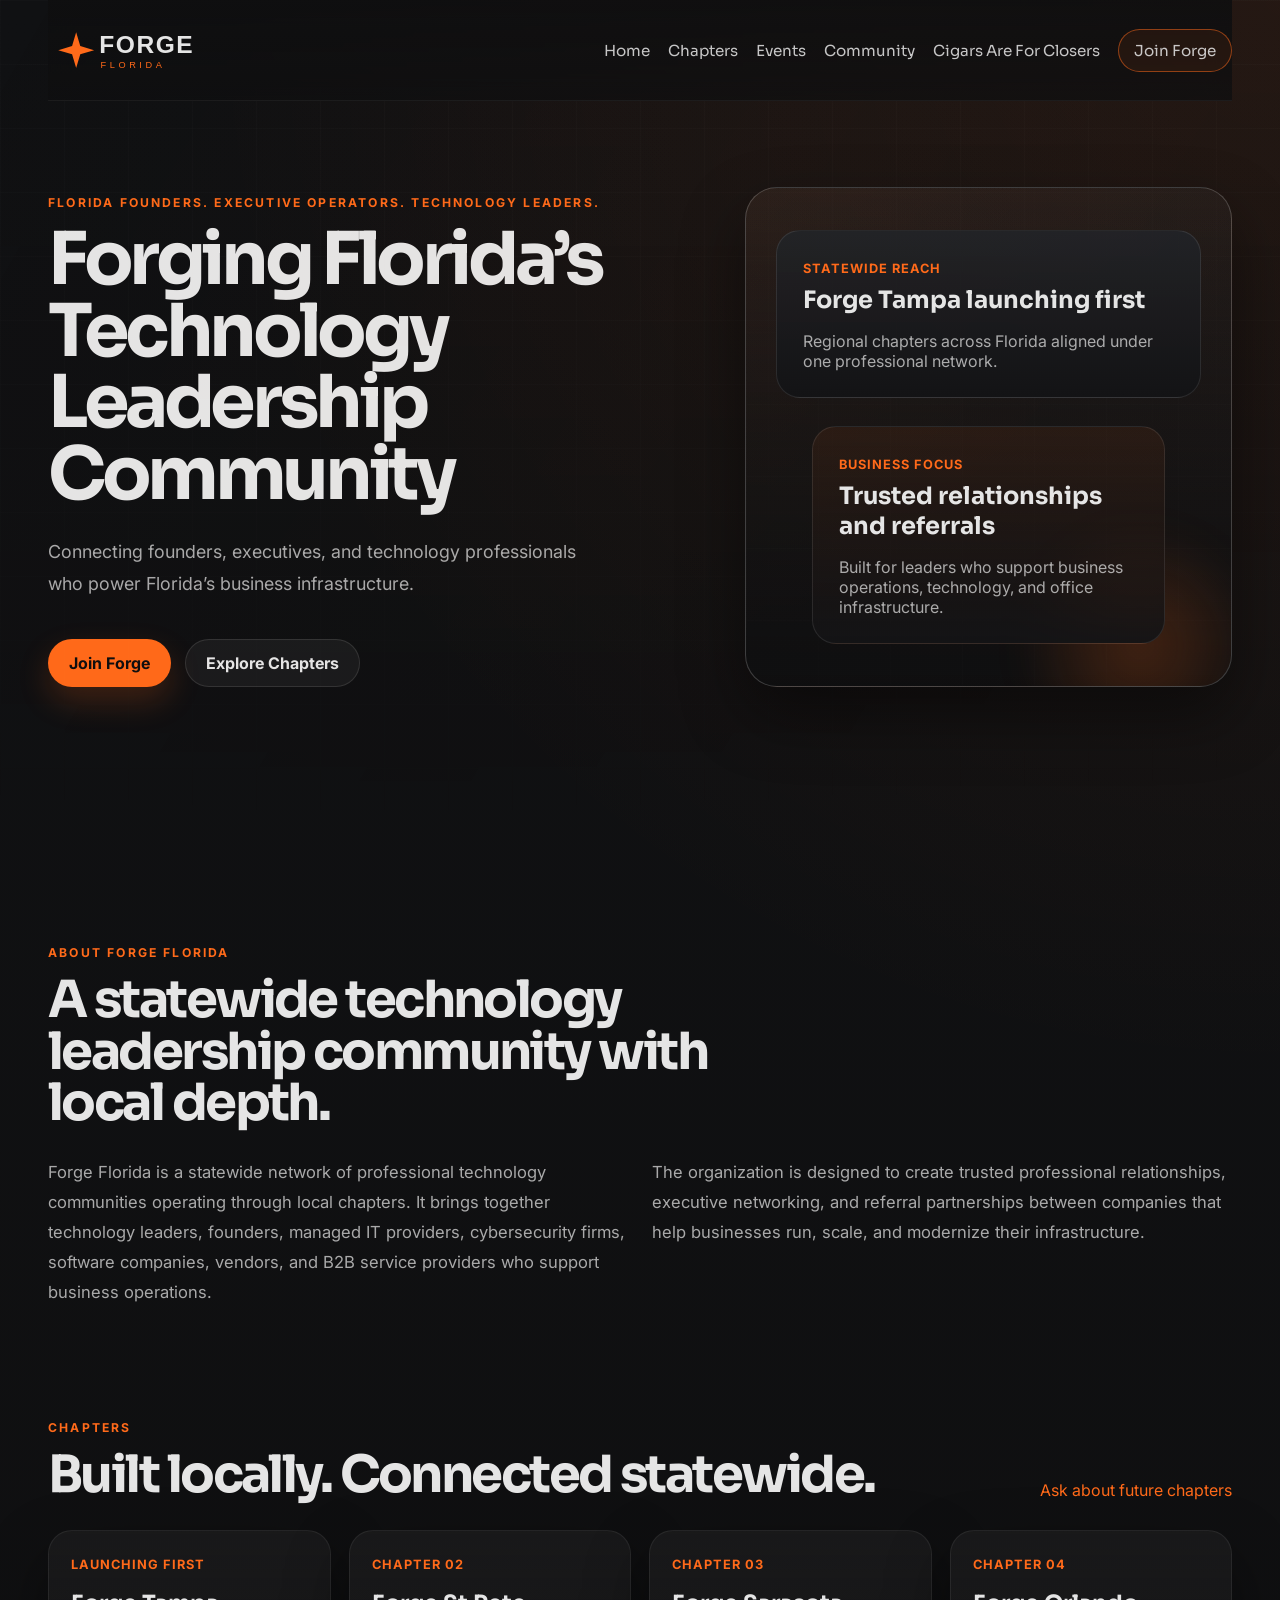
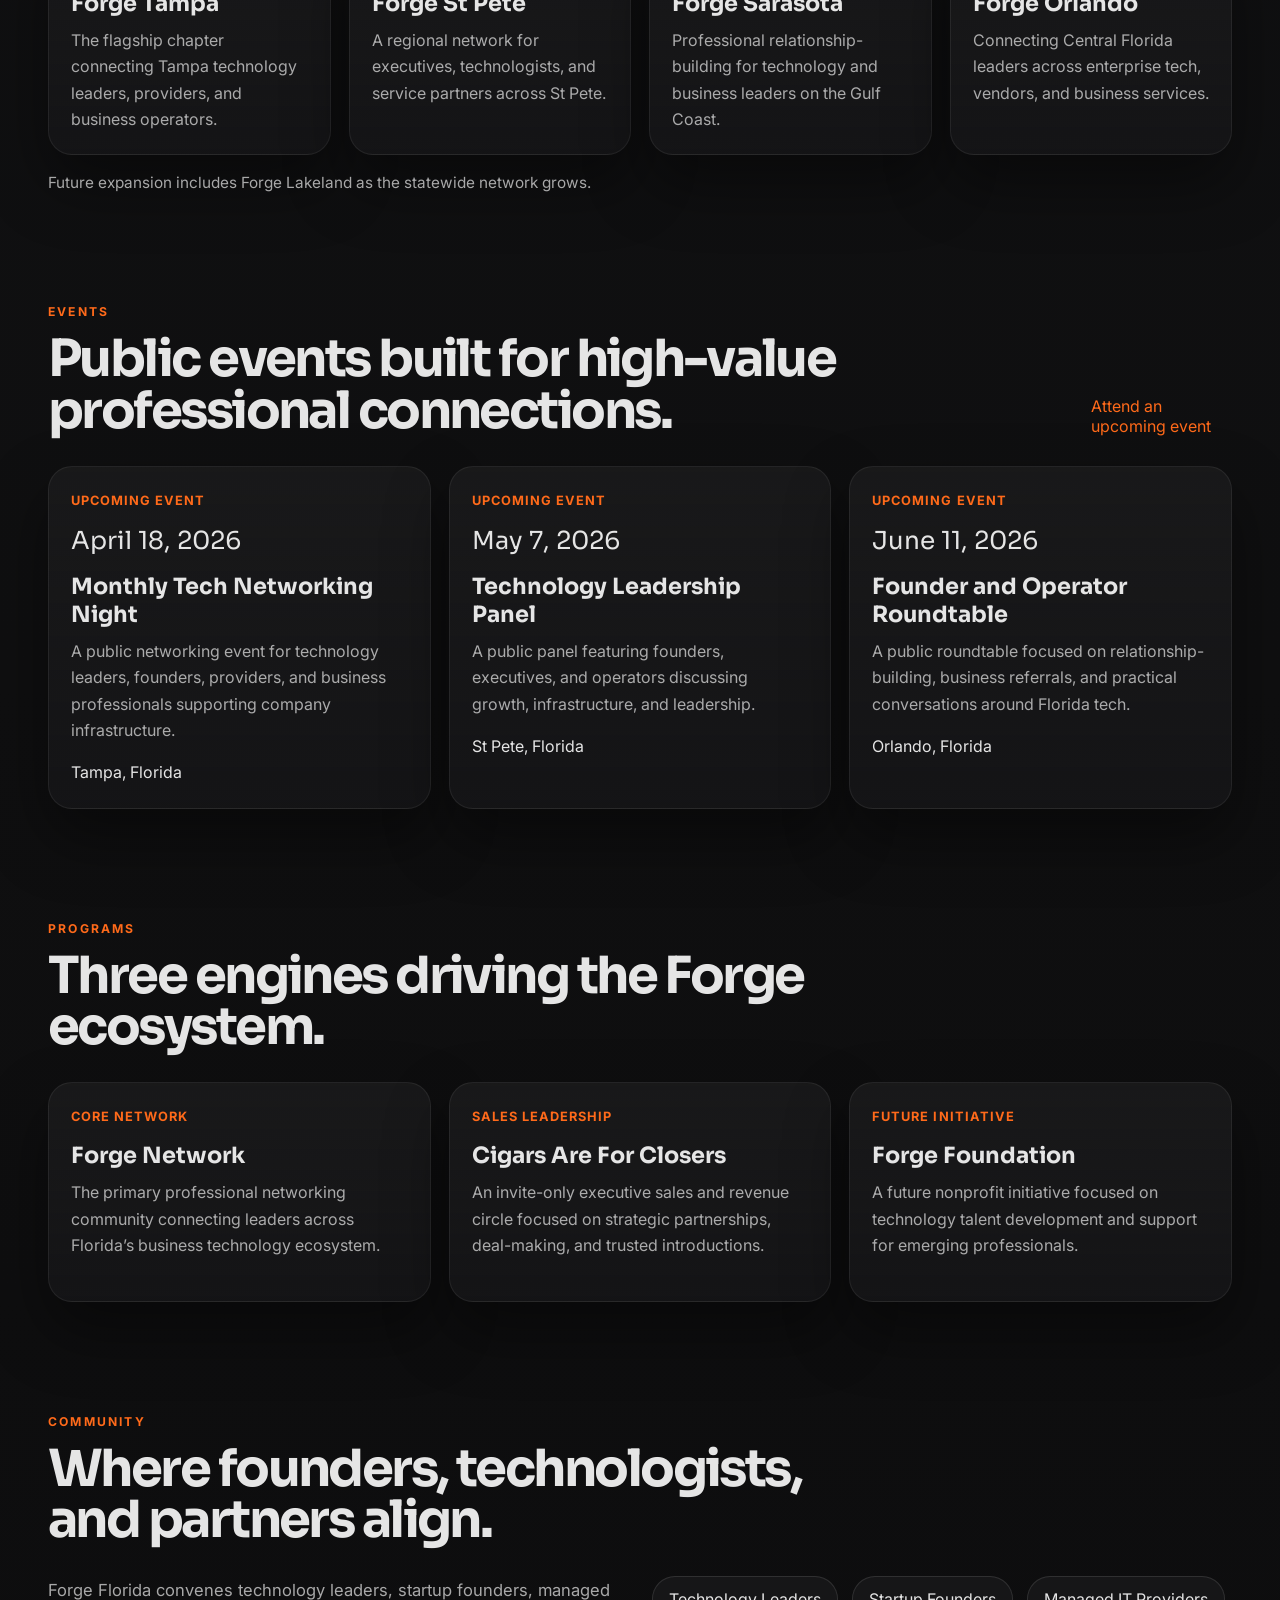
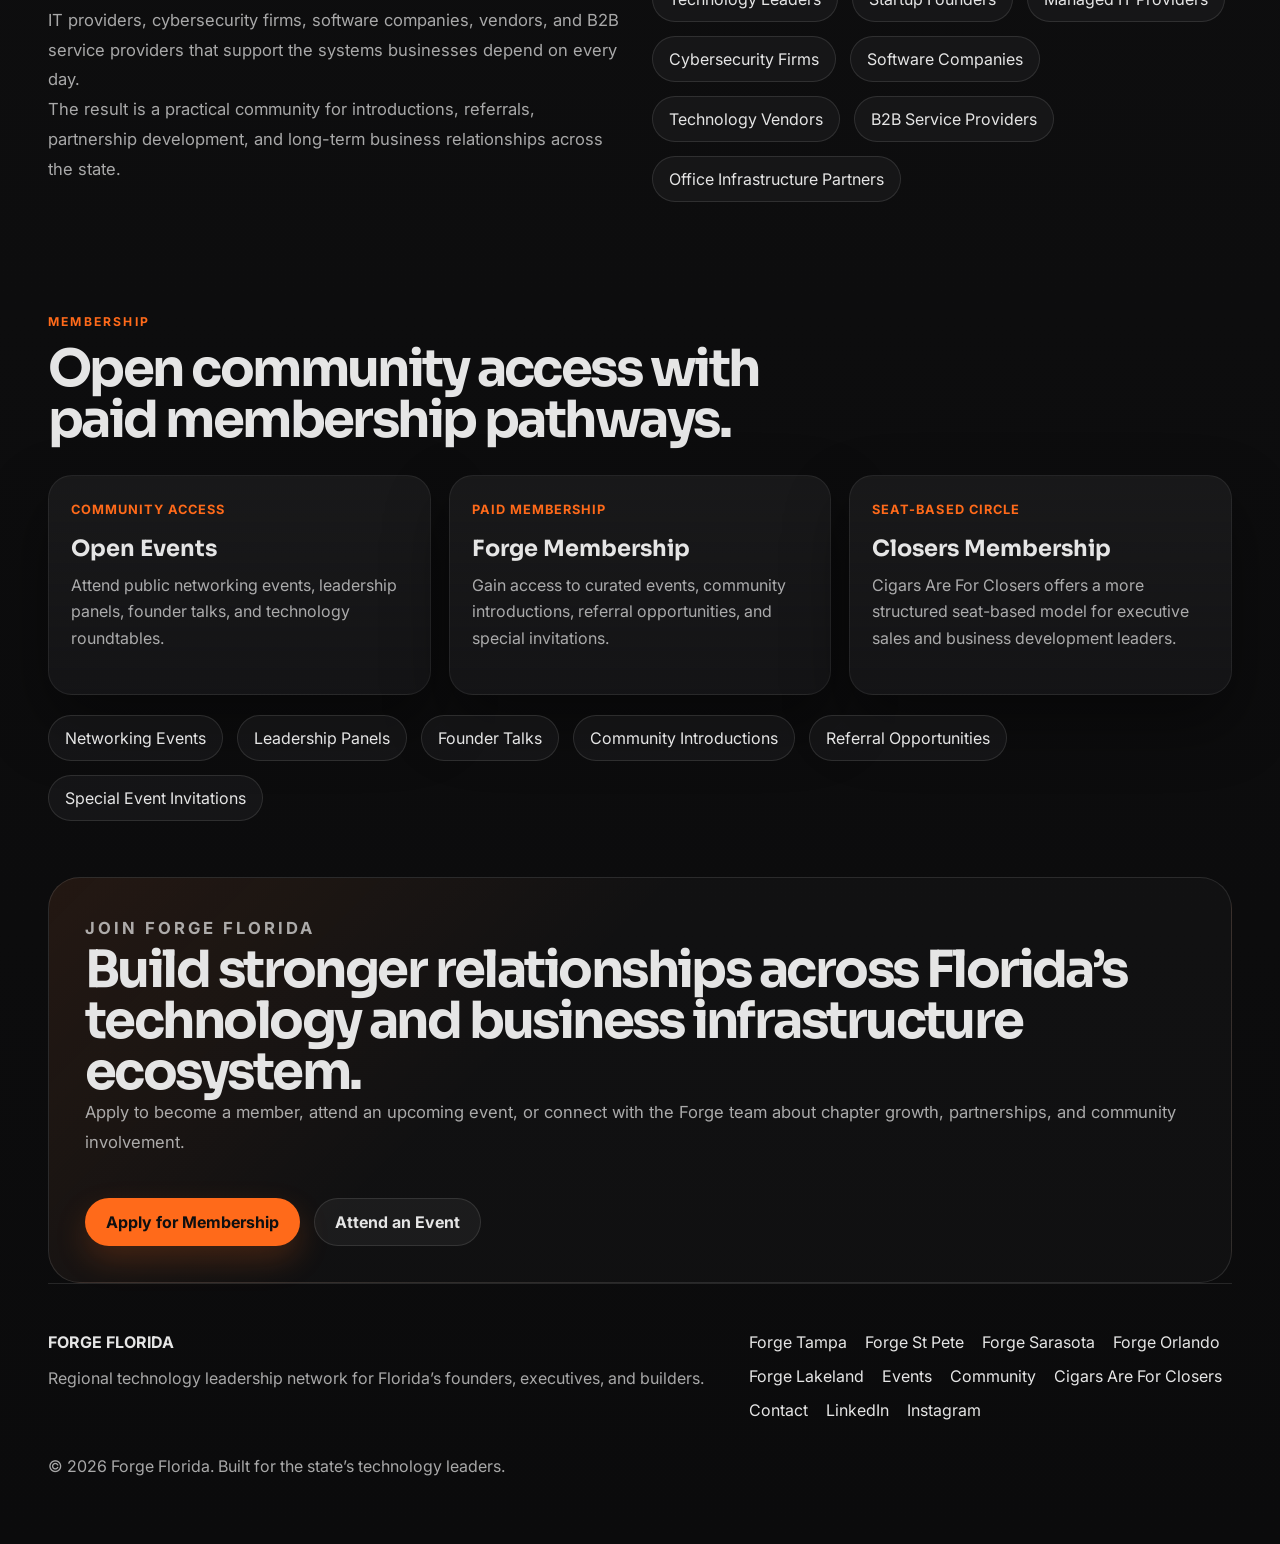
==== index.html @ 54d598d5 "Add files via upload" ====
<!DOCTYPE html>
<html lang="en">
  <head>
    <meta charset="UTF-8" />
    <meta name="viewport" content="width=device-width, initial-scale=1.0" />
    <title>Forge Florida | Technology Leadership Community</title>
    <meta
      name="description"
      content="Forge Florida connects founders, executives, and technology professionals across Florida through city chapters, events, and leadership programs."
    />
    <link rel="preconnect" href="https://fonts.googleapis.com" />
    <link rel="preconnect" href="https://fonts.gstatic.com" crossorigin />
    <link
      href="https://fonts.googleapis.com/css2?family=Inter:wght@400;500;600;700&family=Sora:wght@500;600;700;800&display=swap"
      rel="stylesheet"
    />
    <link rel="stylesheet" href="styles.css" />
  </head>
  <body>
    <div class="site-shell">
      <header class="topbar">
        <a class="brand" href="index.html">
          <svg class="brand-logo" viewBox="0 0 900 220" aria-label="Forge Florida">
            <g transform="translate(110,110)">
              <polygon
                points="0,-70 16,-16 70,0 16,16 0,70 -16,16 -70,0 -16,-16"
                fill="#FF6A1A"
              ></polygon>
            </g>
            <text
              x="200"
              y="120"
              font-family="Montserrat, Arial, sans-serif"
              font-size="96"
              font-weight="700"
              fill="#E5E5E5"
              letter-spacing="6"
            >
              FORGE
            </text>
            <text
              x="205"
              y="180"
              font-family="Montserrat, Arial, sans-serif"
              font-size="36"
              font-weight="500"
              fill="#FF6A1A"
              letter-spacing="14"
            >
              FLORIDA
            </text>
          </svg>
        </a>
        <nav class="nav">
          <a href="index.html">Home</a>
          <a href="#chapters">Chapters</a>
          <a href="#events">Events</a>
          <a href="#community">Community</a>
          <a href="#closers">Cigars Are For Closers</a>
          <a class="nav-cta" href="#join">Join Forge</a>
        </nav>
      </header>

      <main>
        <section class="hero">
          <div class="hero-copy">
            <p class="eyebrow">Florida founders. Executive operators. Technology leaders.</p>
            <h1>Forging Florida’s Technology Leadership Community</h1>
            <p class="hero-text">
              Connecting founders, executives, and technology professionals who power Florida’s
              business infrastructure.
            </p>
            <div class="hero-actions">
              <a class="button button-primary" href="#join">Join Forge</a>
              <a class="button button-secondary" href="#chapters">Explore Chapters</a>
            </div>
          </div>
          <div class="hero-panel">
            <div class="hero-panel-grid"></div>
            <div class="signal-card">
              <span>Statewide Reach</span>
              <strong>Forge Tampa launching first</strong>
              <p>Regional chapters across Florida aligned under one professional network.</p>
            </div>
            <div class="signal-card accent">
              <span>Business Focus</span>
              <strong>Trusted relationships and referrals</strong>
              <p>Built for leaders who support business operations, technology, and office infrastructure.</p>
            </div>
          </div>
        </section>

        <section class="section intro" id="about">
          <div class="section-heading">
            <p class="eyebrow">About Forge Florida</p>
            <h2>A statewide technology leadership community with local depth.</h2>
          </div>
          <div class="two-column">
            <p>
              Forge Florida is a statewide network of professional technology communities operating
              through local chapters. It brings together technology leaders, founders, managed IT
              providers, cybersecurity firms, software companies, vendors, and B2B service
              providers who support business operations.
            </p>
            <p>
              The organization is designed to create trusted professional relationships, executive
              networking, and referral partnerships between companies that help businesses run,
              scale, and modernize their infrastructure.
            </p>
          </div>
        </section>

        <section class="section" id="chapters">
          <div class="section-heading inline">
            <div>
              <p class="eyebrow">Chapters</p>
              <h2>Built locally. Connected statewide.</h2>
            </div>
            <a class="text-link" href="#join">Ask about future chapters</a>
          </div>
          <div class="card-grid chapter-grid">
            <a class="card chapter-card" href="chapters/tampa.html">
              <span class="card-kicker">Launching First</span>
              <h3>Forge Tampa</h3>
              <p>The flagship chapter connecting Tampa technology leaders, providers, and business operators.</p>
            </a>
            <a class="card chapter-card" href="chapters/st-pete.html">
              <span class="card-kicker">Chapter 02</span>
              <h3>Forge St Pete</h3>
              <p>A regional network for executives, technologists, and service partners across St Pete.</p>
            </a>
            <a class="card chapter-card" href="chapters/sarasota.html">
              <span class="card-kicker">Chapter 03</span>
              <h3>Forge Sarasota</h3>
              <p>Professional relationship-building for technology and business leaders on the Gulf Coast.</p>
            </a>
            <a class="card chapter-card" href="chapters/orlando.html">
              <span class="card-kicker">Chapter 04</span>
              <h3>Forge Orlando</h3>
              <p>Connecting Central Florida leaders across enterprise tech, vendors, and business services.</p>
            </a>
          </div>
          <p class="section-note">Future expansion includes Forge Lakeland as the statewide network grows.</p>
        </section>

        <section class="section" id="events">
          <div class="section-heading inline">
            <div>
              <p class="eyebrow">Events</p>
              <h2>Public events built for high-value professional connections.</h2>
            </div>
            <a class="text-link" href="#join">Attend an upcoming event</a>
          </div>
          <div class="card-grid events-grid" id="events-grid"></div>
        </section>

        <section class="section" id="programs">
          <div class="section-heading">
            <p class="eyebrow">Programs</p>
            <h2>Three engines driving the Forge ecosystem.</h2>
          </div>
          <div class="card-grid program-grid">
            <article class="card program-card">
              <span class="card-kicker">Core Network</span>
              <h3>Forge Network</h3>
              <p>The primary professional networking community connecting leaders across Florida’s business technology ecosystem.</p>
            </article>
            <article class="card program-card" id="closers">
              <span class="card-kicker">Sales Leadership</span>
              <h3>Cigars Are For Closers</h3>
              <p>An invite-only executive sales and revenue circle focused on strategic partnerships, deal-making, and trusted introductions.</p>
            </article>
            <article class="card program-card" id="foundation">
              <span class="card-kicker">Future Initiative</span>
              <h3>Forge Foundation</h3>
              <p>A future nonprofit initiative focused on technology talent development and support for emerging professionals.</p>
            </article>
          </div>
        </section>

        <section class="section community-section" id="community">
          <div class="section-heading">
            <p class="eyebrow">Community</p>
            <h2>Where founders, technologists, and partners align.</h2>
          </div>
          <div class="community-layout">
            <div class="community-copy">
              <p>
                Forge Florida convenes technology leaders, startup founders, managed IT providers,
                cybersecurity firms, software companies, vendors, and B2B service providers that
                support the systems businesses depend on every day.
              </p>
              <p>
                The result is a practical community for introductions, referrals, partnership
                development, and long-term business relationships across the state.
              </p>
            </div>
            <div class="member-wall">
              <span>Technology Leaders</span>
              <span>Startup Founders</span>
              <span>Managed IT Providers</span>
              <span>Cybersecurity Firms</span>
              <span>Software Companies</span>
              <span>Technology Vendors</span>
              <span>B2B Service Providers</span>
              <span>Office Infrastructure Partners</span>
            </div>
          </div>
        </section>

        <section class="section" id="membership">
          <div class="section-heading">
            <p class="eyebrow">Membership</p>
            <h2>Open community access with paid membership pathways.</h2>
          </div>
          <div class="card-grid program-grid">
            <article class="card program-card">
              <span class="card-kicker">Community Access</span>
              <h3>Open Events</h3>
              <p>Attend public networking events, leadership panels, founder talks, and technology roundtables.</p>
            </article>
            <article class="card program-card">
              <span class="card-kicker">Paid Membership</span>
              <h3>Forge Membership</h3>
              <p>Gain access to curated events, community introductions, referral opportunities, and special invitations.</p>
            </article>
            <article class="card program-card">
              <span class="card-kicker">Seat-Based Circle</span>
              <h3>Closers Membership</h3>
              <p>Cigars Are For Closers offers a more structured seat-based model for executive sales and business development leaders.</p>
            </article>
          </div>
          <div class="member-wall benefits-wall">
            <span>Networking Events</span>
            <span>Leadership Panels</span>
            <span>Founder Talks</span>
            <span>Community Introductions</span>
            <span>Referral Opportunities</span>
            <span>Special Event Invitations</span>
          </div>
        </section>

        <section class="section cta-section" id="join">
          <p class="eyebrow">Join Forge Florida</p>
          <h2>Build stronger relationships across Florida’s technology and business infrastructure ecosystem.</h2>
          <p>
            Apply to become a member, attend an upcoming event, or connect with the Forge team
            about chapter growth, partnerships, and community involvement.
          </p>
          <div class="hero-actions">
            <a class="button button-primary" href="mailto:hello@forgeflorida.com">Apply for Membership</a>
            <a class="button button-secondary" href="mailto:events@forgeflorida.com">Attend an Event</a>
          </div>
        </section>
      </main>

      <footer class="footer">
        <div>
          <strong>FORGE FLORIDA</strong>
          <p>Regional technology leadership network for Florida’s founders, executives, and builders.</p>
        </div>
        <div class="footer-links">
          <a href="chapters/tampa.html">Forge Tampa</a>
          <a href="chapters/st-pete.html">Forge St Pete</a>
          <a href="chapters/sarasota.html">Forge Sarasota</a>
          <a href="chapters/orlando.html">Forge Orlando</a>
          <a href="#chapters">Forge Lakeland</a>
          <a href="#events">Events</a>
          <a href="#community">Community</a>
          <a href="#closers">Cigars Are For Closers</a>
          <a href="mailto:hello@forgeflorida.com">Contact</a>
          <a href="https://www.linkedin.com" target="_blank" rel="noreferrer">LinkedIn</a>
          <a href="https://www.instagram.com" target="_blank" rel="noreferrer">Instagram</a>
        </div>
        <p class="footer-meta">© <span id="year"></span> Forge Florida. Built for the state’s technology leaders.</p>
      </footer>
    </div>

    <script src="script.js"></script>
  </body>
</html>
---- styles.css ----
:root {
  --bg: #0f0f10;
  --bg-elevated: rgba(22, 22, 24, 0.94);
  --panel: #1b1c1f;
  --panel-strong: #232428;
  --surface: #3a3a3c;
  --border: rgba(229, 229, 229, 0.12);
  --border-strong: rgba(229, 229, 229, 0.22);
  --text: #e5e5e5;
  --muted: rgba(229, 229, 229, 0.72);
  --accent: #ff6a1a;
  --accent-soft: rgba(255, 106, 26, 0.12);
  --accent-warm: #ff8c42;
  --info: #2f80ed;
  --shadow: 0 28px 64px rgba(0, 0, 0, 0.42);
  --max-width: 1320px;
}

* {
  box-sizing: border-box;
}

html {
  scroll-behavior: smooth;
}

body {
  margin: 0;
  color: var(--text);
  background:
    radial-gradient(circle at top right, rgba(255, 106, 26, 0.08), transparent 22%),
    linear-gradient(180deg, #101113 0%, #0f0f10 48%, #0b0b0c 100%);
  font-family: "Inter", sans-serif;
  min-height: 100vh;
}

body::before {
  content: "";
  position: fixed;
  inset: 0;
  pointer-events: none;
  background-image:
    linear-gradient(rgba(229, 229, 229, 0.022) 1px, transparent 1px),
    linear-gradient(90deg, rgba(229, 229, 229, 0.022) 1px, transparent 1px),
    linear-gradient(120deg, transparent 0%, rgba(255, 106, 26, 0.03) 48%, transparent 100%);
  background-size: 64px 64px, 64px 64px, 100% 100%;
  mask-image: linear-gradient(to bottom, rgba(0, 0, 0, 0.7), transparent 95%);
}

a {
  color: inherit;
  text-decoration: none;
}

.site-shell {
  width: min(calc(100% - 96px), var(--max-width));
  margin: 0 auto;
  padding-bottom: 48px;
}

.topbar {
  position: sticky;
  top: 0;
  z-index: 20;
  display: flex;
  align-items: center;
  justify-content: space-between;
  gap: 24px;
  padding: 22px 0;
  background: linear-gradient(180deg, rgba(15, 15, 16, 0.92), rgba(15, 15, 16, 0.76));
  backdrop-filter: blur(14px);
  border-bottom: 1px solid rgba(229, 229, 229, 0.06);
}

.brand {
  display: inline-flex;
  align-items: center;
  width: clamp(180px, 18vw, 260px);
}

.brand-text strong,
.nav a,
h1,
h2,
h3 {
  font-family: "Sora", sans-serif;
}

.brand-logo {
  display: block;
  width: 100%;
  height: auto;
}

.hero-text,
.card p,
.footer p,
.two-column p,
.community-copy p,
.cta-section p {
  color: var(--muted);
}

.nav {
  display: flex;
  align-items: center;
  justify-content: flex-end;
  flex-wrap: wrap;
  gap: 18px;
  font-size: 0.95rem;
}

.nav a {
  color: rgba(229, 229, 229, 0.86);
}

.nav-cta {
  padding: 11px 15px;
  border: 1px solid rgba(255, 106, 26, 0.5);
  border-radius: 999px;
  background: rgba(255, 106, 26, 0.08);
}

.hero {
  display: grid;
  grid-template-columns: minmax(0, 1.12fr) minmax(400px, 0.88fr);
  gap: clamp(52px, 6vw, 92px);
  padding: 76px 0 54px;
  min-height: calc(100vh - 112px);
  align-items: start;
}

.hero-copy {
  max-width: 840px;
  padding-right: 8px;
  padding-top: 18px;
}

.eyebrow {
  margin: 0 0 14px;
  color: var(--accent);
  text-transform: uppercase;
  letter-spacing: 0.18em;
  font-size: 0.76rem;
  font-weight: 700;
}

h1 {
  font-size: clamp(3rem, 5.7vw, 5.1rem);
  line-height: 0.98;
  letter-spacing: -0.06em;
  margin: 0;
  max-width: 12.5ch;
}

.hero-text {
  font-size: 1.12rem;
  line-height: 1.75;
  max-width: 48ch;
  margin: 26px 0 0;
}

.hero-actions {
  display: flex;
  flex-wrap: wrap;
  gap: 14px;
  margin-top: 40px;
}

.button {
  display: inline-flex;
  align-items: center;
  justify-content: center;
  min-height: 48px;
  padding: 0 20px;
  border: 1px solid transparent;
  border-radius: 999px;
  font-weight: 700;
  transition: transform 180ms ease, border-color 180ms ease, background 180ms ease;
}

.button:hover,
.card:hover,
.chapter-card:hover {
  transform: translateY(-3px);
}

.button-primary {
  color: #0f0f10;
  background: var(--accent);
  box-shadow: 0 14px 32px rgba(255, 106, 26, 0.2);
}

.button-secondary {
  border-color: var(--border);
  background: rgba(58, 58, 60, 0.28);
}

.hero-panel {
  position: relative;
  display: flex;
  flex-direction: column;
  justify-content: center;
  gap: 28px;
  min-height: 500px;
  margin-top: 10px;
  border: 1px solid var(--border-strong);
  border-radius: 32px;
  overflow: hidden;
  background:
    linear-gradient(180deg, rgba(58, 58, 60, 0.18), rgba(15, 15, 16, 0.96)),
    linear-gradient(135deg, rgba(255, 106, 26, 0.06), transparent 58%);
  box-shadow: var(--shadow);
}

.hero-panel-grid {
  position: absolute;
  inset: 0;
  background-image:
    linear-gradient(rgba(229, 229, 229, 0.04) 1px, transparent 1px),
    linear-gradient(90deg, rgba(229, 229, 229, 0.04) 1px, transparent 1px);
  background-size: 72px 72px;
  opacity: 0.24;
}

.hero-panel::after {
  content: "";
  position: absolute;
  inset: auto -10% -20% auto;
  width: 280px;
  height: 280px;
  border-radius: 50%;
  background: radial-gradient(circle, rgba(255, 106, 26, 0.22), transparent 62%);
  filter: blur(18px);
}

.signal-card {
  position: relative;
  left: 30px;
  right: 30px;
  width: calc(100% - 60px);
  padding: 26px;
  border: 1px solid rgba(229, 229, 229, 0.1);
  border-radius: 24px;
  background:
    linear-gradient(180deg, rgba(35, 36, 40, 0.92), rgba(20, 20, 22, 0.96));
  z-index: 1;
}

.signal-card span,
.card-kicker,
.event-meta {
  display: inline-block;
  color: var(--accent);
  font-size: 0.8rem;
  font-weight: 700;
  letter-spacing: 0.08em;
  text-transform: uppercase;
}

.signal-card strong {
  display: block;
  margin-top: 8px;
  font-size: 1.5rem;
  font-family: "Sora", sans-serif;
}

.signal-card p {
  margin-bottom: 0;
  color: var(--muted);
}

.signal-card.accent {
  width: calc(100% - 132px);
  margin-left: 36px;
  background:
    linear-gradient(180deg, rgba(255, 106, 26, 0.08), rgba(20, 20, 22, 0.96));
}

.section {
  padding: 56px 0;
}

.section-heading {
  max-width: 760px;
  margin-bottom: 30px;
}

.section-heading.inline {
  max-width: none;
  display: flex;
  justify-content: space-between;
  align-items: end;
  gap: 16px;
}

h2 {
  margin: 0;
  font-size: clamp(2rem, 4vw, 3.2rem);
  line-height: 1;
  letter-spacing: -0.05em;
}

.two-column,
.community-layout {
  display: grid;
  grid-template-columns: repeat(2, minmax(0, 1fr));
  gap: 24px;
}

.two-column p,
.community-copy p,
.cta-section p {
  font-size: 1.04rem;
  line-height: 1.8;
  margin: 0;
}

.card-grid {
  display: grid;
  grid-template-columns: repeat(4, minmax(0, 1fr));
  gap: 18px;
}

.card {
  min-height: 220px;
  padding: 22px;
  border: 1px solid rgba(229, 229, 229, 0.08);
  border-radius: 24px;
  background:
    linear-gradient(180deg, rgba(58, 58, 60, 0.24), rgba(20, 20, 22, 0.98)),
    rgba(15, 15, 16, 0.98);
  box-shadow: var(--shadow);
  transition: transform 180ms ease, border-color 180ms ease;
}

.card:hover {
  border-color: rgba(255, 106, 26, 0.34);
}

.card h3 {
  margin: 16px 0 10px;
  font-size: 1.4rem;
}

.card p {
  line-height: 1.65;
  margin: 0;
}

.text-link {
  color: var(--accent);
}

.section-note {
  margin: 18px 0 0;
  color: var(--muted);
  font-size: 0.96rem;
}

.events-grid {
  grid-template-columns: repeat(3, minmax(0, 1fr));
}

.event-card {
  min-height: 260px;
}

.event-card time {
  display: block;
  margin: 16px 0 8px;
  font-size: 1.55rem;
  font-family: "Sora", sans-serif;
}

.event-card .event-location {
  margin-top: 16px;
  color: var(--text);
}

.program-grid {
  grid-template-columns: repeat(3, minmax(0, 1fr));
}

.member-wall {
  display: flex;
  flex-wrap: wrap;
  align-content: start;
  gap: 14px;
}

.member-wall span {
  padding: 12px 16px;
  border: 1px solid var(--border);
  border-radius: 999px;
  background: rgba(58, 58, 60, 0.22);
}

.benefits-wall {
  margin-top: 20px;
}

.cta-section {
  border: 1px solid var(--border);
  border-radius: 32px;
  padding: 36px;
  background:
    linear-gradient(135deg, rgba(255, 106, 26, 0.08), transparent 40%),
    rgba(58, 58, 60, 0.12);
}

.footer {
  display: grid;
  grid-template-columns: 1.4fr 1fr;
  gap: 24px;
  align-items: start;
  padding: 48px 0 20px;
  border-top: 1px solid var(--border);
}

.footer-links {
  display: flex;
  flex-wrap: wrap;
  gap: 14px 18px;
}

.footer-meta {
  grid-column: 1 / -1;
  margin: 12px 0 0;
}

.chapter-hero {
  min-height: auto;
  padding-top: 72px;
}

.chapter-summary {
  max-width: 680px;
}

.chapter-stats {
  display: grid;
  grid-template-columns: repeat(3, minmax(0, 1fr));
  gap: 18px;
}

.chapter-stat {
  padding: 20px;
  border: 1px solid var(--border);
  border-radius: 24px;
  background: rgba(58, 58, 60, 0.18);
}

.chapter-stat strong {
  display: block;
  margin-top: 10px;
  font-family: "Sora", sans-serif;
  font-size: 1.4rem;
}

@media (max-width: 1080px) {
  .hero,
  .two-column,
  .community-layout,
  .footer,
  .card-grid,
  .events-grid,
  .program-grid {
    grid-template-columns: 1fr 1fr;
  }

  .hero {
    gap: 36px;
    min-height: auto;
    align-items: start;
  }
}

@media (max-width: 760px) {
  .site-shell {
    width: min(calc(100% - 32px), var(--max-width));
  }

  .topbar,
  .section-heading.inline {
    align-items: start;
    flex-direction: column;
  }

  .nav {
    justify-content: flex-start;
  }

  .hero,
  .two-column,
  .community-layout,
  .footer,
  .card-grid,
  .events-grid,
  .program-grid,
  .chapter-stats {
    grid-template-columns: 1fr;
  }

  h1 {
    max-width: none;
    font-size: clamp(2.8rem, 15vw, 4.5rem);
  }

  .hero-copy {
    padding-right: 0;
    padding-top: 0;
  }

  .brand {
    width: min(200px, 52vw);
  }

  .hero-panel {
    min-height: 420px;
  }

  .signal-card.accent {
    width: calc(100% - 60px);
    margin-left: 0;
  }

  .cta-section {
    padding: 28px;
  }
}
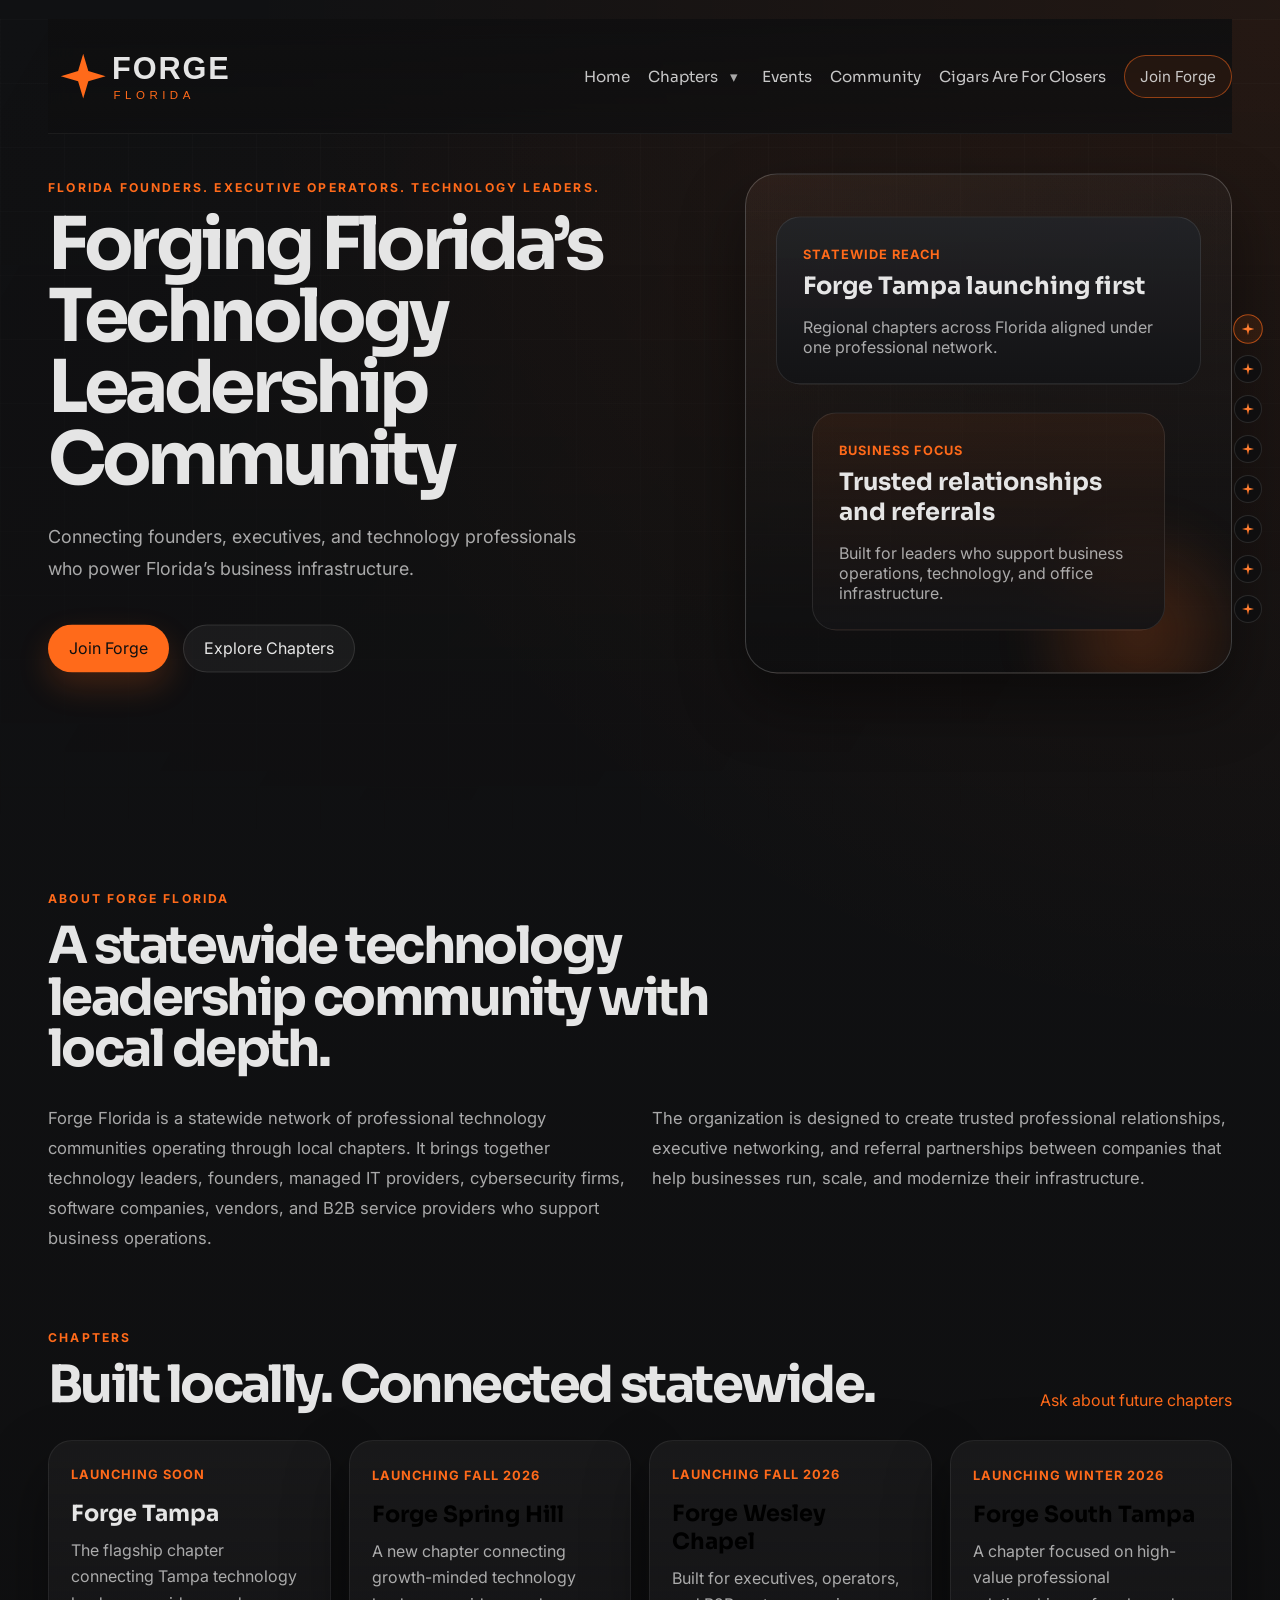
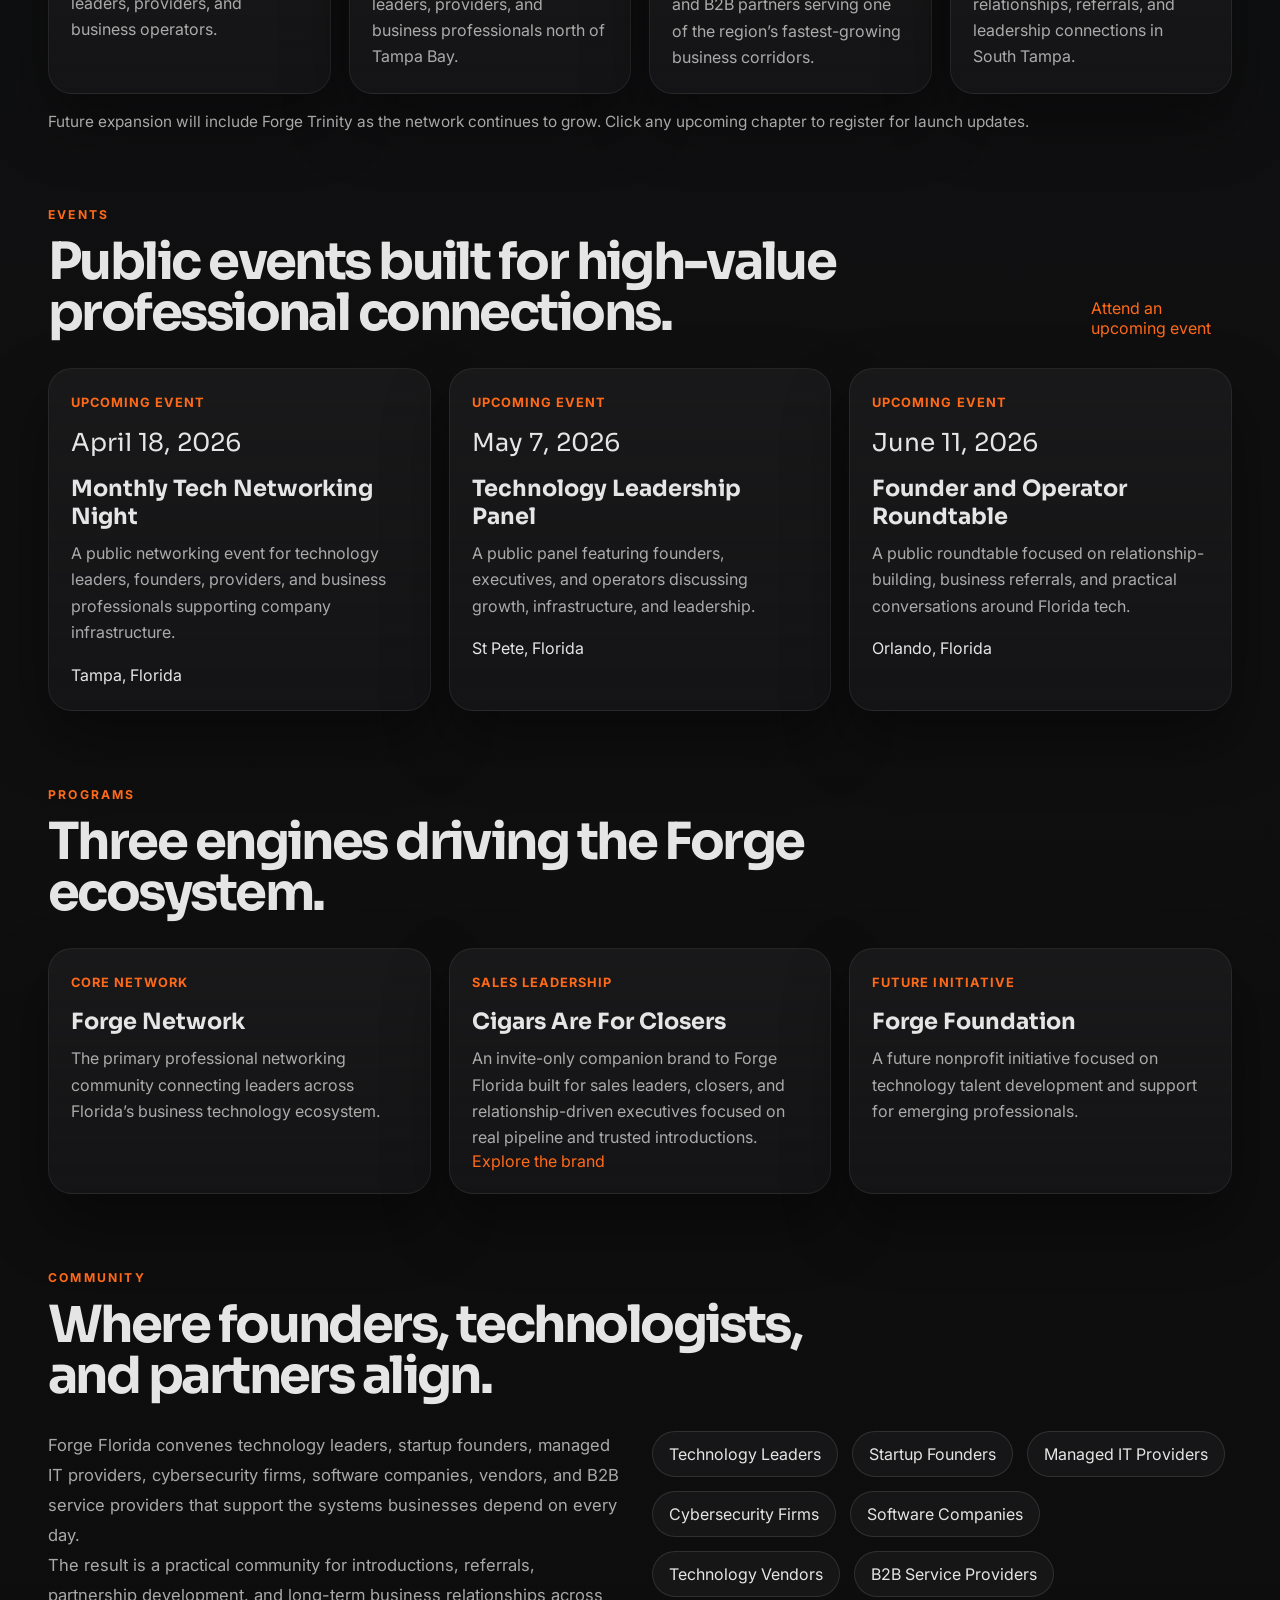
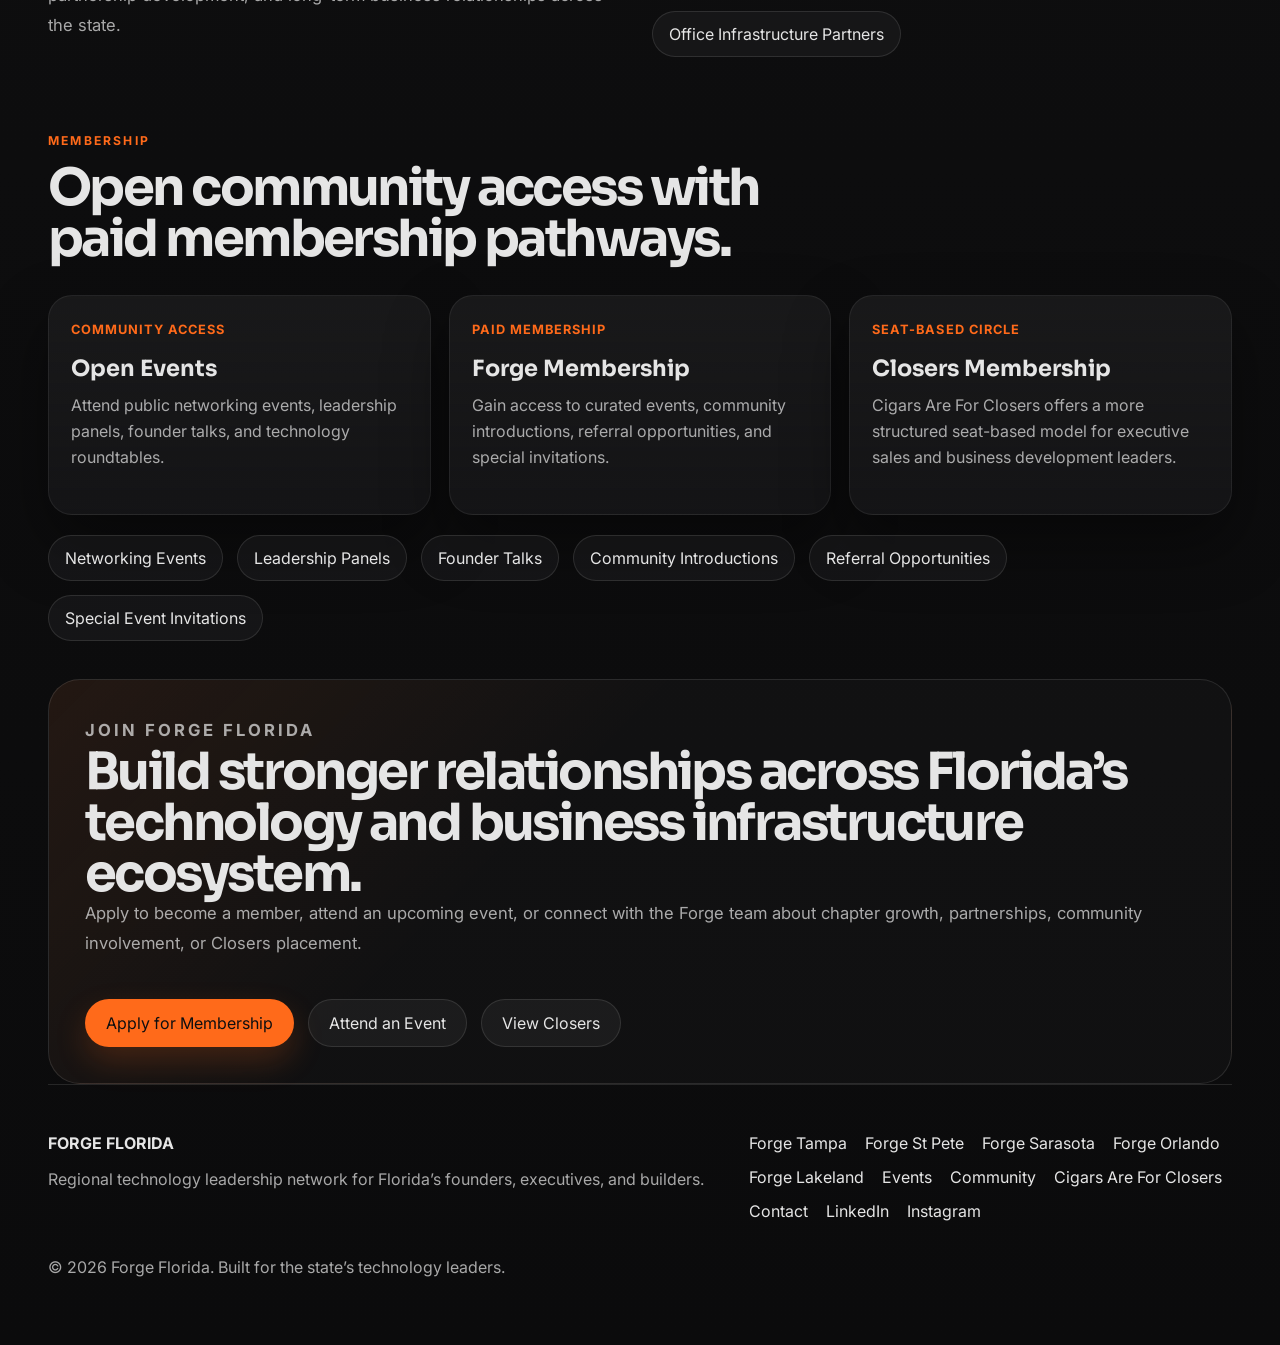
==== commit 70710da8: "Add files via upload" ====
--- a/index.html
+++ b/index.html
@@ -17,6 +17,32 @@
     <link rel="stylesheet" href="styles.css" />
   </head>
   <body>
+    <aside class="section-rail" aria-label="Section navigation">
+      <button class="rail-dot active" type="button" data-target="hero" aria-label="Go to Home">
+        <span class="rail-mark" aria-hidden="true"></span>
+      </button>
+      <button class="rail-dot" type="button" data-target="about" aria-label="Go to About">
+        <span class="rail-mark" aria-hidden="true"></span>
+      </button>
+      <button class="rail-dot" type="button" data-target="chapters" aria-label="Go to Chapters">
+        <span class="rail-mark" aria-hidden="true"></span>
+      </button>
+      <button class="rail-dot" type="button" data-target="events" aria-label="Go to Events">
+        <span class="rail-mark" aria-hidden="true"></span>
+      </button>
+      <button class="rail-dot" type="button" data-target="programs" aria-label="Go to Programs">
+        <span class="rail-mark" aria-hidden="true"></span>
+      </button>
+      <button class="rail-dot" type="button" data-target="community" aria-label="Go to Community">
+        <span class="rail-mark" aria-hidden="true"></span>
+      </button>
+      <button class="rail-dot" type="button" data-target="membership" aria-label="Go to Membership">
+        <span class="rail-mark" aria-hidden="true"></span>
+      </button>
+      <button class="rail-dot" type="button" data-target="join" aria-label="Go to Join Forge">
+        <span class="rail-mark" aria-hidden="true"></span>
+      </button>
+    </aside>
     <div class="site-shell">
       <header class="topbar">
         <a class="brand" href="index.html">
@@ -53,16 +79,43 @@
         </a>
         <nav class="nav">
           <a href="index.html">Home</a>
-          <a href="#chapters">Chapters</a>
+          <div class="nav-group">
+            <a href="#chapters">Chapters</a>
+            <button
+              class="nav-menu-toggle"
+              type="button"
+              aria-label="Open chapters menu"
+              aria-expanded="false"
+              aria-controls="chapters-menu"
+            >
+              ▾
+            </button>
+            <div class="nav-menu" id="chapters-menu" role="menu">
+              <a href="#chapters">Chapter Overview</a>
+              <a href="chapters/tampa.html">Forge Tampa</a>
+              <button type="button" data-open-modal="join-modal" data-chapter="Forge Spring Hill">
+                Forge Spring Hill
+              </button>
+              <button type="button" data-open-modal="join-modal" data-chapter="Forge Wesley Chapel">
+                Forge Wesley Chapel
+              </button>
+              <button type="button" data-open-modal="join-modal" data-chapter="Forge South Tampa">
+                Forge South Tampa
+              </button>
+              <button type="button" data-open-modal="join-modal" data-chapter="Forge Trinity">
+                Forge Trinity
+              </button>
+            </div>
+          </div>
           <a href="#events">Events</a>
           <a href="#community">Community</a>
-          <a href="#closers">Cigars Are For Closers</a>
-          <a class="nav-cta" href="#join">Join Forge</a>
+          <a href="cigars-are-for-closers.html">Cigars Are For Closers</a>
+          <button class="nav-cta nav-button" type="button" data-open-modal="join-modal">Join Forge</button>
         </nav>
       </header>
 
       <main>
-        <section class="hero">
+        <section class="hero snap-section" id="hero">
           <div class="hero-copy">
             <p class="eyebrow">Florida founders. Executive operators. Technology leaders.</p>
             <h1>Forging Florida’s Technology Leadership Community</h1>
@@ -71,7 +124,7 @@
               business infrastructure.
             </p>
             <div class="hero-actions">
-              <a class="button button-primary" href="#join">Join Forge</a>
+              <button class="button button-primary" type="button" data-open-modal="join-modal">Join Forge</button>
               <a class="button button-secondary" href="#chapters">Explore Chapters</a>
             </div>
           </div>
@@ -90,7 +143,7 @@
           </div>
         </section>
 
-        <section class="section intro" id="about">
+        <section class="section intro snap-section" id="about">
           <div class="section-heading">
             <p class="eyebrow">About Forge Florida</p>
             <h2>A statewide technology leadership community with local depth.</h2>
@@ -110,7 +163,7 @@
           </div>
         </section>
 
-        <section class="section" id="chapters">
+        <section class="section snap-section" id="chapters">
           <div class="section-heading inline">
             <div>
               <p class="eyebrow">Chapters</p>
@@ -120,30 +173,45 @@
           </div>
           <div class="card-grid chapter-grid">
             <a class="card chapter-card" href="chapters/tampa.html">
-              <span class="card-kicker">Launching First</span>
+              <span class="card-kicker">Launching Soon</span>
               <h3>Forge Tampa</h3>
               <p>The flagship chapter connecting Tampa technology leaders, providers, and business operators.</p>
             </a>
-            <a class="card chapter-card" href="chapters/st-pete.html">
-              <span class="card-kicker">Chapter 02</span>
-              <h3>Forge St Pete</h3>
-              <p>A regional network for executives, technologists, and service partners across St Pete.</p>
-            </a>
-            <a class="card chapter-card" href="chapters/sarasota.html">
-              <span class="card-kicker">Chapter 03</span>
-              <h3>Forge Sarasota</h3>
-              <p>Professional relationship-building for technology and business leaders on the Gulf Coast.</p>
-            </a>
-            <a class="card chapter-card" href="chapters/orlando.html">
-              <span class="card-kicker">Chapter 04</span>
-              <h3>Forge Orlando</h3>
-              <p>Connecting Central Florida leaders across enterprise tech, vendors, and business services.</p>
-            </a>
-          </div>
-          <p class="section-note">Future expansion includes Forge Lakeland as the statewide network grows.</p>
-        </section>
-
-        <section class="section" id="events">
+            <button
+              class="card chapter-card chapter-button"
+              type="button"
+              data-open-modal="join-modal"
+              data-chapter="Forge Spring Hill"
+            >
+              <span class="card-kicker">Launching Fall 2026</span>
+              <h3>Forge Spring Hill</h3>
+              <p>A new chapter connecting growth-minded technology leaders, providers, and business professionals north of Tampa Bay.</p>
+            </button>
+            <button
+              class="card chapter-card chapter-button"
+              type="button"
+              data-open-modal="join-modal"
+              data-chapter="Forge Wesley Chapel"
+            >
+              <span class="card-kicker">Launching Fall 2026</span>
+              <h3>Forge Wesley Chapel</h3>
+              <p>Built for executives, operators, and B2B partners serving one of the region’s fastest-growing business corridors.</p>
+            </button>
+            <button
+              class="card chapter-card chapter-button"
+              type="button"
+              data-open-modal="join-modal"
+              data-chapter="Forge South Tampa"
+            >
+              <span class="card-kicker">Launching Winter 2026</span>
+              <h3>Forge South Tampa</h3>
+              <p>A chapter focused on high-value professional relationships, referrals, and leadership connections in South Tampa.</p>
+            </button>
+          </div>
+          <p class="section-note">Future expansion will include Forge Trinity as the network continues to grow. Click any upcoming chapter to register for launch updates.</p>
+        </section>
+
+        <section class="section snap-section" id="events">
           <div class="section-heading inline">
             <div>
               <p class="eyebrow">Events</p>
@@ -154,7 +222,7 @@
           <div class="card-grid events-grid" id="events-grid"></div>
         </section>
 
-        <section class="section" id="programs">
+        <section class="section snap-section" id="programs">
           <div class="section-heading">
             <p class="eyebrow">Programs</p>
             <h2>Three engines driving the Forge ecosystem.</h2>
@@ -168,7 +236,12 @@
             <article class="card program-card" id="closers">
               <span class="card-kicker">Sales Leadership</span>
               <h3>Cigars Are For Closers</h3>
-              <p>An invite-only executive sales and revenue circle focused on strategic partnerships, deal-making, and trusted introductions.</p>
+              <p>
+                An invite-only companion brand to Forge Florida built for sales leaders, closers,
+                and relationship-driven executives focused on real pipeline and trusted
+                introductions.
+              </p>
+              <a class="text-link" href="cigars-are-for-closers.html">Explore the brand</a>
             </article>
             <article class="card program-card" id="foundation">
               <span class="card-kicker">Future Initiative</span>
@@ -178,7 +251,7 @@
           </div>
         </section>
 
-        <section class="section community-section" id="community">
+        <section class="section community-section snap-section" id="community">
           <div class="section-heading">
             <p class="eyebrow">Community</p>
             <h2>Where founders, technologists, and partners align.</h2>
@@ -208,7 +281,7 @@
           </div>
         </section>
 
-        <section class="section" id="membership">
+        <section class="section snap-section" id="membership">
           <div class="section-heading">
             <p class="eyebrow">Membership</p>
             <h2>Open community access with paid membership pathways.</h2>
@@ -227,7 +300,10 @@
             <article class="card program-card">
               <span class="card-kicker">Seat-Based Circle</span>
               <h3>Closers Membership</h3>
-              <p>Cigars Are For Closers offers a more structured seat-based model for executive sales and business development leaders.</p>
+              <p>
+                Cigars Are For Closers offers a more structured seat-based model for executive
+                sales and business development leaders.
+              </p>
             </article>
           </div>
           <div class="member-wall benefits-wall">
@@ -240,16 +316,17 @@
           </div>
         </section>
 
-        <section class="section cta-section" id="join">
+        <section class="section cta-section snap-section" id="join">
           <p class="eyebrow">Join Forge Florida</p>
           <h2>Build stronger relationships across Florida’s technology and business infrastructure ecosystem.</h2>
           <p>
             Apply to become a member, attend an upcoming event, or connect with the Forge team
-            about chapter growth, partnerships, and community involvement.
+            about chapter growth, partnerships, community involvement, or Closers placement.
           </p>
           <div class="hero-actions">
-            <a class="button button-primary" href="mailto:hello@forgeflorida.com">Apply for Membership</a>
+            <button class="button button-primary" type="button" data-open-modal="join-modal">Apply for Membership</button>
             <a class="button button-secondary" href="mailto:events@forgeflorida.com">Attend an Event</a>
+            <a class="button button-secondary" href="cigars-are-for-closers.html">View Closers</a>
           </div>
         </section>
       </main>
@@ -267,7 +344,7 @@
           <a href="#chapters">Forge Lakeland</a>
           <a href="#events">Events</a>
           <a href="#community">Community</a>
-          <a href="#closers">Cigars Are For Closers</a>
+          <a href="cigars-are-for-closers.html">Cigars Are For Closers</a>
           <a href="mailto:hello@forgeflorida.com">Contact</a>
           <a href="https://www.linkedin.com" target="_blank" rel="noreferrer">LinkedIn</a>
           <a href="https://www.instagram.com" target="_blank" rel="noreferrer">Instagram</a>
@@ -276,6 +353,58 @@
       </footer>
     </div>
 
+    <div class="modal" id="join-modal" aria-hidden="true">
+      <div class="modal-backdrop" data-close-modal></div>
+      <div class="modal-panel" role="dialog" aria-modal="true" aria-labelledby="join-modal-title">
+        <button class="modal-close" type="button" aria-label="Close" data-close-modal>
+          ×
+        </button>
+        <p class="eyebrow">Join Forge</p>
+        <h2 id="join-modal-title">Get more information about Forge membership.</h2>
+        <p class="modal-copy">
+          Tell us a bit about you and we’ll prepare the right next step. Submitting this form opens
+          an email draft to the Forge team with your details filled in.
+        </p>
+        <form class="modal-form" id="join-form">
+          <input type="hidden" name="chapter" value="" />
+          <label>
+            Full Name
+            <input type="text" name="name" required />
+          </label>
+          <label>
+            Email
+            <input type="email" name="email" required />
+          </label>
+          <label>
+            Company
+            <input type="text" name="company" />
+          </label>
+          <label>
+            Role
+            <input type="text" name="role" />
+          </label>
+          <label>
+            Interest
+            <select name="interest">
+              <option value="General Membership">General Membership</option>
+              <option value="Events">Events</option>
+              <option value="Cigars Are For Closers">Cigars Are For Closers</option>
+              <option value="Partnerships">Partnerships</option>
+              <option value="Chapter Launch Updates">Chapter Launch Updates</option>
+            </select>
+          </label>
+          <label>
+            Notes
+            <textarea name="notes" rows="4" placeholder="Tell us what you'd like to learn more about."></textarea>
+          </label>
+          <div class="modal-actions">
+            <button class="button button-primary" type="submit">Send Request</button>
+            <button class="button button-secondary" type="button" data-close-modal>Cancel</button>
+          </div>
+        </form>
+      </div>
+    </div>
+
     <script src="script.js"></script>
   </body>
 </html>
--- a/styles.css
+++ b/styles.css
@@ -22,6 +22,7 @@
 
 html {
   scroll-behavior: smooth;
+  scroll-snap-type: y proximity;
 }
 
 body {
@@ -56,6 +57,45 @@
   width: min(calc(100% - 96px), var(--max-width));
   margin: 0 auto;
   padding-bottom: 48px;
+}
+
+.section-rail {
+  position: fixed;
+  right: 18px;
+  top: 50%;
+  z-index: 30;
+  display: flex;
+  flex-direction: column;
+  gap: 12px;
+  transform: translateY(-50%);
+}
+
+.rail-dot {
+  display: grid;
+  place-items: center;
+  width: 28px;
+  height: 28px;
+  padding: 0;
+  border: 1px solid rgba(229, 229, 229, 0.12);
+  border-radius: 999px;
+  background: rgba(15, 15, 16, 0.86);
+  cursor: pointer;
+  transition: transform 180ms ease, border-color 180ms ease, background 180ms ease;
+}
+
+.rail-dot:hover,
+.rail-dot.active {
+  border-color: rgba(255, 106, 26, 0.6);
+  background: rgba(255, 106, 26, 0.1);
+  transform: scale(1.06);
+}
+
+.rail-mark {
+  width: 12px;
+  height: 12px;
+  background: linear-gradient(180deg, var(--accent-warm), var(--accent));
+  clip-path: polygon(50% 0%, 59% 39%, 100% 50%, 59% 61%, 50% 100%, 41% 61%, 0% 50%, 41% 39%);
+  filter: drop-shadow(0 0 5px rgba(255, 106, 26, 0.34));
 }
 
 .topbar {
@@ -75,7 +115,7 @@
 .brand {
   display: inline-flex;
   align-items: center;
-  width: clamp(180px, 18vw, 260px);
+  width: clamp(225px, 22.5vw, 325px);
 }
 
 .brand-text strong,
@@ -114,19 +154,104 @@
   color: rgba(229, 229, 229, 0.86);
 }
 
+.nav-group {
+  position: relative;
+  display: inline-flex;
+  align-items: center;
+  gap: 6px;
+  flex: 0 0 auto;
+}
+
+.nav-menu-toggle {
+  display: inline-flex;
+  align-items: center;
+  justify-content: center;
+  width: 20px;
+  height: 20px;
+  padding: 0;
+  border: 0;
+  background: transparent;
+  color: rgba(229, 229, 229, 0.72);
+  font: inherit;
+  line-height: 1;
+  cursor: pointer;
+}
+
+.nav-menu {
+  position: absolute;
+  top: calc(100% + 12px);
+  left: 0;
+  z-index: 35;
+  min-width: 240px;
+  display: grid;
+  gap: 4px;
+  padding: 10px;
+  border: 1px solid rgba(229, 229, 229, 0.1);
+  border-radius: 16px;
+  background: rgba(19, 19, 21, 0.96);
+  box-shadow: 0 18px 40px rgba(0, 0, 0, 0.36);
+  opacity: 0;
+  visibility: hidden;
+  transform: translateY(6px);
+  pointer-events: none;
+  transition: opacity 160ms ease, transform 160ms ease, visibility 160ms ease;
+}
+
+.nav-group.is-open .nav-menu {
+  opacity: 1;
+  visibility: visible;
+  transform: translateY(0);
+  pointer-events: auto;
+}
+
+.nav-menu a,
+.nav-menu button {
+  display: block;
+  width: 100%;
+  padding: 10px 12px;
+  border: 0;
+  border-radius: 10px;
+  appearance: none;
+  background: transparent;
+  color: var(--text);
+  font: inherit;
+  text-align: left;
+  white-space: nowrap;
+  cursor: pointer;
+}
+
+.nav-menu a:hover,
+.nav-menu button:hover {
+  background: rgba(255, 106, 26, 0.08);
+  color: var(--accent);
+}
+
 .nav-cta {
   padding: 11px 15px;
   border: 1px solid rgba(255, 106, 26, 0.5);
   border-radius: 999px;
   background: rgba(255, 106, 26, 0.08);
+  transition: background 180ms ease, color 180ms ease, border-color 180ms ease;
+}
+
+.nav-button {
+  color: rgba(229, 229, 229, 0.86);
+  font: inherit;
+  cursor: pointer;
+}
+
+.nav-cta:hover {
+  color: #0f0f10;
+  background: var(--accent);
+  border-color: var(--accent);
 }
 
 .hero {
   display: grid;
   grid-template-columns: minmax(0, 1.12fr) minmax(400px, 0.88fr);
   gap: clamp(52px, 6vw, 92px);
-  padding: 76px 0 54px;
-  min-height: calc(100vh - 112px);
+  padding: 48px 0 28px;
+  min-height: min(82vh, 760px);
   align-items: start;
 }
 
@@ -176,7 +301,9 @@
   border: 1px solid transparent;
   border-radius: 999px;
   font-weight: 700;
+  font: inherit;
   transition: transform 180ms ease, border-color 180ms ease, background 180ms ease;
+  cursor: pointer;
 }
 
 .button:hover,
@@ -189,6 +316,12 @@
   color: #0f0f10;
   background: var(--accent);
   box-shadow: 0 14px 32px rgba(255, 106, 26, 0.2);
+}
+
+.button-primary:hover {
+  color: var(--accent);
+  border-color: rgba(255, 106, 26, 0.6);
+  background: rgba(15, 15, 16, 0.92);
 }
 
 .button-secondary {
@@ -278,7 +411,13 @@
 }
 
 .section {
-  padding: 56px 0;
+  padding: 38px 0;
+}
+
+.snap-section {
+  scroll-snap-align: start;
+  scroll-snap-stop: always;
+  scroll-margin-top: 96px;
 }
 
 .section-heading {
@@ -332,6 +471,13 @@
     rgba(15, 15, 16, 0.98);
   box-shadow: var(--shadow);
   transition: transform 180ms ease, border-color 180ms ease;
+}
+
+.chapter-button {
+  width: 100%;
+  text-align: left;
+  font: inherit;
+  cursor: pointer;
 }
 
 .card:hover {
@@ -418,6 +564,111 @@
   border-top: 1px solid var(--border);
 }
 
+.modal {
+  position: fixed;
+  inset: 0;
+  z-index: 50;
+  display: grid;
+  place-items: center;
+  padding: 24px;
+  visibility: hidden;
+  opacity: 0;
+  pointer-events: none;
+  transition: opacity 180ms ease, visibility 180ms ease;
+}
+
+.modal.is-open {
+  visibility: visible;
+  opacity: 1;
+  pointer-events: auto;
+}
+
+.modal-backdrop {
+  position: absolute;
+  inset: 0;
+  background: rgba(5, 5, 6, 0.72);
+  backdrop-filter: blur(10px);
+}
+
+.modal-panel {
+  position: relative;
+  width: min(100%, 620px);
+  padding: 28px;
+  border: 1px solid rgba(229, 229, 229, 0.12);
+  border-radius: 28px;
+  background:
+    linear-gradient(180deg, rgba(35, 36, 40, 0.96), rgba(15, 15, 16, 0.98));
+  box-shadow: 0 24px 70px rgba(0, 0, 0, 0.48);
+}
+
+.modal-close {
+  position: absolute;
+  top: 16px;
+  right: 16px;
+  width: 38px;
+  height: 38px;
+  border: 1px solid var(--border);
+  border-radius: 999px;
+  background: rgba(58, 58, 60, 0.22);
+  color: var(--text);
+  font-size: 1.5rem;
+  line-height: 1;
+  cursor: pointer;
+}
+
+.modal-copy {
+  max-width: 52ch;
+  margin: 14px 0 0;
+  color: var(--muted);
+}
+
+.modal-form {
+  display: grid;
+  grid-template-columns: 1fr 1fr;
+  gap: 16px;
+  margin-top: 24px;
+}
+
+.modal-form label {
+  display: grid;
+  gap: 8px;
+  font-size: 0.92rem;
+  color: var(--text);
+}
+
+.modal-form label:last-of-type,
+.modal-form label:nth-last-of-type(2) {
+  grid-column: 1 / -1;
+}
+
+.modal-form input,
+.modal-form select,
+.modal-form textarea {
+  width: 100%;
+  padding: 13px 14px;
+  border: 1px solid rgba(229, 229, 229, 0.1);
+  border-radius: 14px;
+  background: rgba(15, 15, 16, 0.88);
+  color: var(--text);
+  font: inherit;
+}
+
+.modal-form input:focus,
+.modal-form select:focus,
+.modal-form textarea:focus {
+  outline: none;
+  border-color: rgba(255, 106, 26, 0.55);
+  box-shadow: 0 0 0 3px rgba(255, 106, 26, 0.12);
+}
+
+.modal-actions {
+  grid-column: 1 / -1;
+  display: flex;
+  flex-wrap: wrap;
+  gap: 12px;
+  margin-top: 4px;
+}
+
 .footer-links {
   display: flex;
   flex-wrap: wrap;
@@ -456,6 +707,130 @@
   margin-top: 10px;
   font-family: "Sora", sans-serif;
   font-size: 1.4rem;
+}
+
+.closers-page {
+  --bg: #120f0d;
+  --bg-elevated: rgba(31, 24, 19, 0.94);
+  --panel: #241d19;
+  --panel-strong: #2c241f;
+  --surface: #41352f;
+  --border: rgba(244, 226, 203, 0.12);
+  --border-strong: rgba(244, 226, 203, 0.18);
+  --text: #f4e2cb;
+  --muted: rgba(244, 226, 203, 0.74);
+  --accent: #d2a56d;
+  --accent-soft: rgba(210, 165, 109, 0.14);
+  --accent-warm: #f0c288;
+  background:
+    radial-gradient(circle at top left, rgba(210, 165, 109, 0.08), transparent 24%),
+    radial-gradient(circle at bottom right, rgba(114, 63, 32, 0.12), transparent 22%),
+    linear-gradient(180deg, #120f0d 0%, #0f0b09 56%, #0a0807 100%);
+}
+
+.closers-page::before {
+  background-image:
+    linear-gradient(rgba(244, 226, 203, 0.014) 1px, transparent 1px),
+    linear-gradient(90deg, rgba(244, 226, 203, 0.014) 1px, transparent 1px),
+    linear-gradient(110deg, transparent 0%, rgba(210, 165, 109, 0.032) 42%, transparent 100%);
+}
+
+.closers-page .section-rail {
+  left: auto;
+  right: 18px;
+}
+
+.closers-page .rail-dot {
+  border-color: rgba(244, 226, 203, 0.12);
+  background: rgba(18, 15, 13, 0.9);
+}
+
+.closers-page .rail-dot:hover,
+.closers-page .rail-dot.active {
+  border-color: rgba(210, 165, 109, 0.58);
+  background: rgba(210, 165, 109, 0.1);
+}
+
+.closers-page .rail-mark {
+  position: relative;
+  width: 14px;
+  height: 14px;
+  background: linear-gradient(180deg, #e0b27a, #b9854e);
+  clip-path: polygon(50% 0%, 59% 39%, 100% 50%, 59% 61%, 50% 100%, 41% 61%, 0% 50%, 41% 39%);
+  filter: drop-shadow(0 0 5px rgba(210, 165, 109, 0.3));
+}
+
+.closers-page .rail-mark::before {
+  content: "";
+  position: absolute;
+  inset: 3px;
+  background: #120f0d;
+  clip-path: polygon(50% 0%, 59% 39%, 100% 50%, 59% 61%, 50% 100%, 41% 61%, 0% 50%, 41% 39%);
+}
+
+.closers-page .rail-mark::after {
+  content: "";
+  position: absolute;
+  left: 50%;
+  bottom: -4px;
+  width: 12px;
+  height: 2px;
+  border-radius: 999px;
+  background: #d2a56d;
+  transform: translateX(-50%);
+}
+
+.closers-logo {
+  overflow: visible;
+  width: 100%;
+  min-width: 0;
+  transform: none;
+}
+
+.closers-page .brand {
+  width: clamp(225px, 22.5vw, 325px);
+}
+
+.closers-hero {
+  min-height: min(86vh, 780px);
+}
+
+.closers-panel {
+  background:
+    linear-gradient(180deg, rgba(55, 44, 38, 0.16), rgba(18, 15, 13, 0.97)),
+    linear-gradient(135deg, rgba(210, 165, 109, 0.08), transparent 54%);
+  border-color: rgba(244, 226, 203, 0.14);
+}
+
+.closers-panel::after {
+  background: radial-gradient(circle, rgba(210, 165, 109, 0.16), transparent 62%);
+}
+
+.closers-pillars .card,
+.closers-page .program-card,
+.closers-page .chapter-stat,
+.closers-page .cta-section {
+  background:
+    linear-gradient(180deg, rgba(58, 47, 41, 0.16), rgba(17, 13, 11, 0.985)),
+    rgba(15, 11, 9, 0.98);
+  border-color: rgba(244, 226, 203, 0.08);
+  box-shadow: 0 24px 56px rgba(0, 0, 0, 0.34);
+}
+
+.closers-wall span {
+  background: rgba(65, 53, 47, 0.18);
+  border-color: rgba(244, 226, 203, 0.08);
+}
+
+.closers-cta {
+  background:
+    linear-gradient(135deg, rgba(210, 165, 109, 0.08), transparent 42%),
+    rgba(65, 53, 47, 0.1);
+  border-color: rgba(244, 226, 203, 0.1);
+}
+
+.closers-page .text-link {
+  color: #e0b27a;
 }
 
 @media (max-width: 1080px) {
@@ -474,11 +849,34 @@
     min-height: auto;
     align-items: start;
   }
+
+  .closers-page .brand {
+    width: clamp(225px, 24vw, 325px);
+  }
 }
 
 @media (max-width: 760px) {
+  html {
+    scroll-snap-type: y proximity;
+  }
+
   .site-shell {
     width: min(calc(100% - 32px), var(--max-width));
+  }
+
+  .section-rail {
+    right: 10px;
+    gap: 10px;
+  }
+
+  .rail-dot {
+    width: 24px;
+    height: 24px;
+  }
+
+  .rail-mark {
+    width: 10px;
+    height: 10px;
   }
 
   .topbar,
@@ -489,6 +887,15 @@
 
   .nav {
     justify-content: flex-start;
+  }
+
+  .nav-group {
+    align-items: flex-start;
+  }
+
+  .nav-menu {
+    left: 0;
+    right: auto;
   }
 
   .hero,
@@ -513,11 +920,28 @@
   }
 
   .brand {
-    width: min(200px, 52vw);
+    width: min(250px, 65vw);
+  }
+
+  .closers-page .brand {
+    width: min(250px, 65vw);
   }
 
   .hero-panel {
     min-height: 420px;
+  }
+
+  .modal-panel {
+    padding: 22px;
+  }
+
+  .modal-form {
+    grid-template-columns: 1fr;
+  }
+
+  .modal-form label:last-of-type,
+  .modal-form label:nth-last-of-type(2) {
+    grid-column: auto;
   }
 
   .signal-card.accent {
